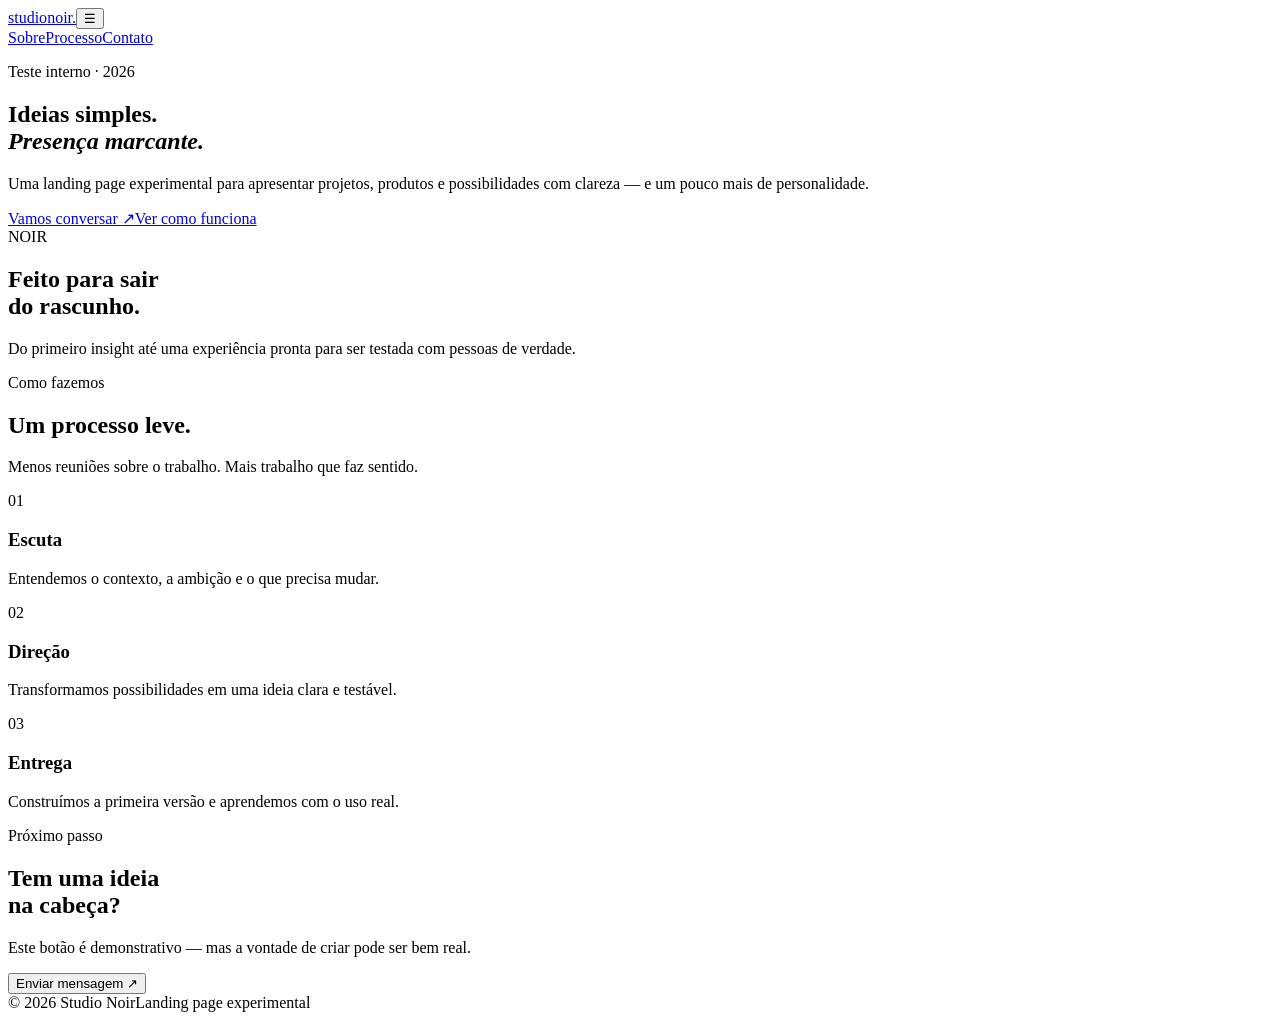
==== index.html @ 7aaf91b7 "Create landing page HTML" ====
<!doctype html>
<html lang="pt-BR">
<head>
<meta charset="UTF-8">
<meta name="viewport" content="width=device-width, initial-scale=1.0">
<meta name="description" content="Landing page experimental do Studio Noir.">
<title>Studio Noir — Ideias em movimento</title>
<link rel="preconnect" href="https://fonts.googleapis.com">
<link rel="preconnect" href="https://fonts.gstatic.com" crossorigin>
<link href="https://fonts.googleapis.com/css2?family=DM+Sans:wght@400;500;700&family=Space+Grotesk:wght@500;600;700&display=swap" rel="stylesheet">
<link rel="stylesheet" href="styles.css">
</head>
<body>
<header class="site-header"><a class="logo" href="#">studio<span>noir</span>.</a><button class="menu-toggle" type="button" aria-label="Abrir menu" aria-expanded="false">☰</button><nav class="nav" aria-label="Navegação principal"><a href="#sobre">Sobre</a><a href="#processo">Processo</a><a href="#contato">Contato</a></nav></header>
<main>
<section class="hero container"><div class="hero-copy"><p class="eyebrow">Teste interno · 2026</p><h1>Ideias simples.<br><em>Presença marcante.</em></h1><p class="hero-text">Uma landing page experimental para apresentar projetos, produtos e possibilidades com clareza — e um pouco mais de personalidade.</p><div class="actions"><a class="button button-primary" href="#contato">Vamos conversar <span>↗</span></a><a class="button button-ghost" href="#processo">Ver como funciona</a></div></div><div class="hero-art" aria-label="Forma abstrata colorida" role="img"><div class="art-ring"></div><span>NOIR</span></div></section>
<section class="intro section" id="sobre"><div class="container split"><h2>Feito para sair<br>do rascunho.</h2><p>Do primeiro insight até uma experiência pronta para ser testada com pessoas de verdade.</p></div></section>
<section class="process section" id="processo"><div class="container"><div class="section-heading"><div><p class="eyebrow">Como fazemos</p><h2>Um processo leve.</h2></div><p>Menos reuniões sobre o trabalho. Mais trabalho que faz sentido.</p></div><div class="cards"><article class="card"><span>01</span><h3>Escuta</h3><p>Entendemos o contexto, a ambição e o que precisa mudar.</p></article><article class="card"><span>02</span><h3>Direção</h3><p>Transformamos possibilidades em uma ideia clara e testável.</p></article><article class="card"><span>03</span><h3>Entrega</h3><p>Construímos a primeira versão e aprendemos com o uso real.</p></article></div></div></section>
<section class="contact section" id="contato"><div class="container contact-box"><div><p class="eyebrow">Próximo passo</p><h2>Tem uma ideia<br>na cabeça?</h2><p>Este botão é demonstrativo — mas a vontade de criar pode ser bem real.</p></div><button class="button button-light" id="contact-button" type="button">Enviar mensagem ↗</button></div></section>
</main><footer class="container footer"><span>© 2026 Studio Noir</span><span>Landing page experimental</span></footer><script src="script.js"></script>
</body></html>
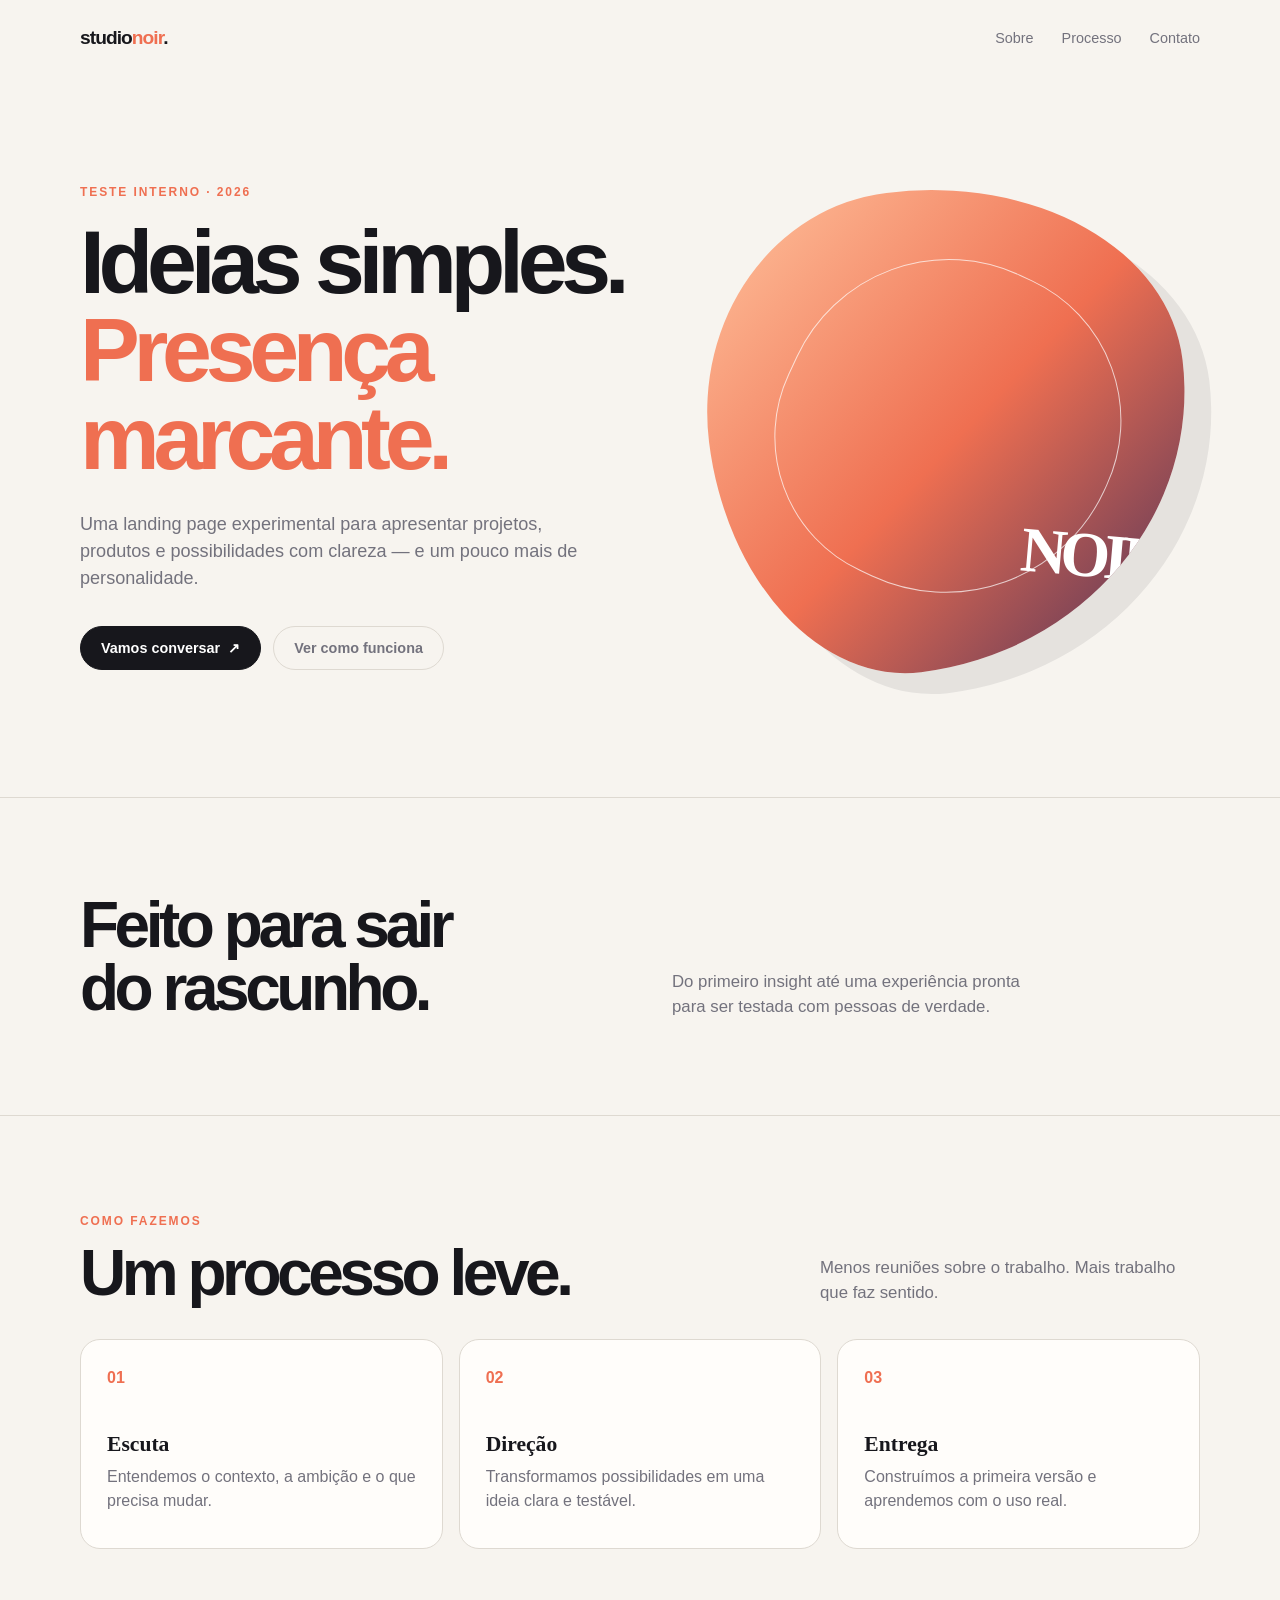
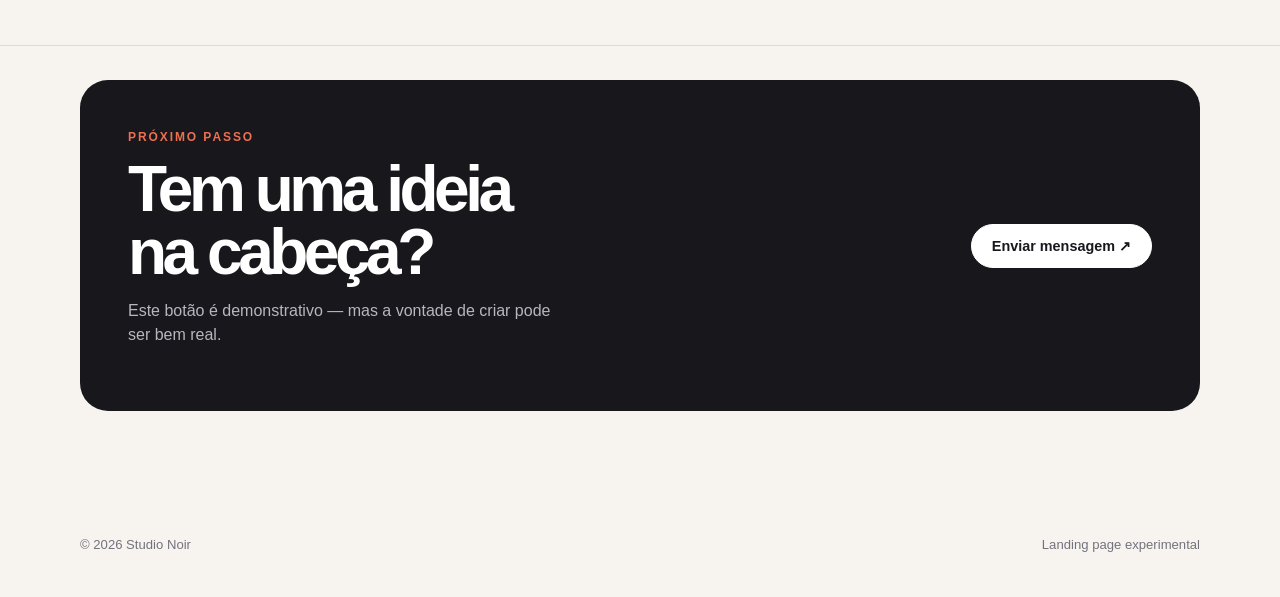
==== commit eb39ae14: "inclusao do chat" ====
--- a/index.html
+++ b/index.html
@@ -18,4 +18,15 @@
 <section class="process section" id="processo"><div class="container"><div class="section-heading"><div><p class="eyebrow">Como fazemos</p><h2>Um processo leve.</h2></div><p>Menos reuniões sobre o trabalho. Mais trabalho que faz sentido.</p></div><div class="cards"><article class="card"><span>01</span><h3>Escuta</h3><p>Entendemos o contexto, a ambição e o que precisa mudar.</p></article><article class="card"><span>02</span><h3>Direção</h3><p>Transformamos possibilidades em uma ideia clara e testável.</p></article><article class="card"><span>03</span><h3>Entrega</h3><p>Construímos a primeira versão e aprendemos com o uso real.</p></article></div></div></section>
 <section class="contact section" id="contato"><div class="container contact-box"><div><p class="eyebrow">Próximo passo</p><h2>Tem uma ideia<br>na cabeça?</h2><p>Este botão é demonstrativo — mas a vontade de criar pode ser bem real.</p></div><button class="button button-light" id="contact-button" type="button">Enviar mensagem ↗</button></div></section>
 </main><footer class="container footer"><span>© 2026 Studio Noir</span><span>Landing page experimental</span></footer><script src="script.js"></script>
+
+<script type="module">
+    (function(d) {
+    window.omniChatQueueId = 224;
+    window.omniChatDomain = 'ambientesdetesteunicocontato.atenderbem.com';
+    var s = d.createElement('script');s.async = true;
+    s.src = 'https://wc.a-tend.online/omnichat.min.js';
+    (d.head || d.body).appendChild(s);
+  })(document);
+</script>
+
 </body></html>
--- a/styles.css
+++ b/styles.css
@@ -0,0 +1,7 @@
+:root{--ink:#17171c;--muted:#73727d;--paper:#f7f4ef;--accent:#ef6f51;--line:#ded9d1;--card:#fffdfa}
+*{box-sizing:border-box}html{scroll-behavior:smooth}body{margin:0;background:var(--paper);color:var(--ink);font-family:"DM Sans",sans-serif;line-height:1.5}a{color:inherit;text-decoration:none}.container{width:min(1120px,calc(100% - 48px));margin:auto}
+.site-header{width:min(1120px,calc(100% - 48px));margin:auto;padding:24px 0;display:flex;align-items:center;justify-content:space-between}.logo{font-family:"Space Grotesk",sans-serif;font-size:1.2rem;font-weight:700;letter-spacing:-.05em}.logo span{color:var(--accent)}.nav{display:flex;gap:28px;color:var(--muted);font-size:.9rem}.nav a:hover{color:var(--ink)}.menu-toggle{display:none;background:none;border:0;font-size:1.4rem}
+.hero{min-height:720px;padding:92px 0 112px;display:grid;grid-template-columns:1.05fr .95fr;gap:64px;align-items:center}.eyebrow{color:var(--accent);font-size:.75rem;font-weight:700;letter-spacing:.16em;text-transform:uppercase;margin:0 0 18px}.hero h1,.section h2{font-family:"Space Grotesk",sans-serif;letter-spacing:-.07em;line-height:.98;margin:0}.hero h1{font-size:clamp(3.5rem,7vw,6.8rem)}.hero h1 em{color:var(--accent);font-style:normal}.hero-text{max-width:520px;color:var(--muted);font-size:1.13rem;margin:28px 0 0}.actions{display:flex;gap:12px;flex-wrap:wrap;margin-top:34px}.button{border-radius:999px;padding:13px 20px;font:700 .9rem "DM Sans",sans-serif;cursor:pointer;display:inline-flex;gap:8px;align-items:center;justify-content:center}.button-primary{background:var(--ink);color:#fff;border:1px solid var(--ink)}.button-primary:hover{background:var(--accent);border-color:var(--accent)}.button-ghost{border:1px solid var(--line);color:var(--muted)}.button-ghost:hover{border-color:var(--ink);color:var(--ink)}
+.hero-art{width:min(100%,480px);aspect-ratio:1;margin:auto;border-radius:43% 57% 62% 38%/47% 42% 58% 53%;background:linear-gradient(140deg,#ffc39d,#ef6f51 52%,#4b3159);position:relative;overflow:hidden;box-shadow:24px 24px 0 rgba(23,23,28,.08);transform:rotate(-7deg)}.hero-art span{position:absolute;bottom:12%;right:9%;color:#fff;font:700 clamp(2rem,5vw,4.4rem) "Space Grotesk";letter-spacing:-.1em;transform:rotate(12deg)}.art-ring{position:absolute;inset:15%;border:1px solid rgba(255,255,255,.7);border-radius:50% 46% 52% 44%;transform:rotate(32deg)}
+.section{border-top:1px solid var(--line);padding:96px 0}.split{display:grid;grid-template-columns:1fr 1fr;gap:64px;align-items:end}.section h2{font-size:clamp(2.5rem,5vw,4.6rem)}.split p,.section-heading>p{max-width:380px;color:var(--muted);font-size:1.05rem;margin:0}.section-heading{display:flex;justify-content:space-between;align-items:end;gap:28px;margin-bottom:34px}.section-heading .eyebrow{margin-bottom:12px}.cards{display:grid;grid-template-columns:repeat(3,1fr);gap:16px}.card{background:var(--card);border:1px solid var(--line);border-radius:20px;padding:26px;min-height:210px}.card span{color:var(--accent);font-weight:700}.card h3{font:600 1.35rem "Space Grotesk";margin:42px 0 8px}.card p{color:var(--muted);margin:0}.contact{padding-top:34px}.contact-box{background:var(--ink);color:#fff;border-radius:28px;padding:48px;display:flex;align-items:center;justify-content:space-between;gap:32px}.contact-box .eyebrow{margin-bottom:12px}.contact-box h2{font-size:clamp(2.5rem,5vw,4.5rem)}.contact-box p:not(.eyebrow){color:#b8b6be;max-width:430px}.button-light{background:#fff;color:var(--ink);border:1px solid #fff;white-space:nowrap}.button-light:hover{background:var(--accent);color:#fff;border-color:var(--accent)}.footer{display:flex;justify-content:space-between;color:var(--muted);font-size:.82rem;padding:28px 0 42px}
+@media(max-width:800px){.nav{display:none}.menu-toggle{display:block}.nav.open{display:flex;position:absolute;right:24px;top:65px;background:var(--card);border:1px solid var(--line);border-radius:14px;padding:16px;flex-direction:column;gap:12px;z-index:2}.hero{grid-template-columns:1fr;padding:62px 0 84px;min-height:auto}.hero-art{margin-top:20px}.split,.cards{grid-template-columns:1fr}.section-heading,.contact-box{display:block}.section-heading>p{margin-top:14px}.contact-box .button-light{margin-top:25px}.footer{display:block}.footer span{display:block;margin-top:8px}}
